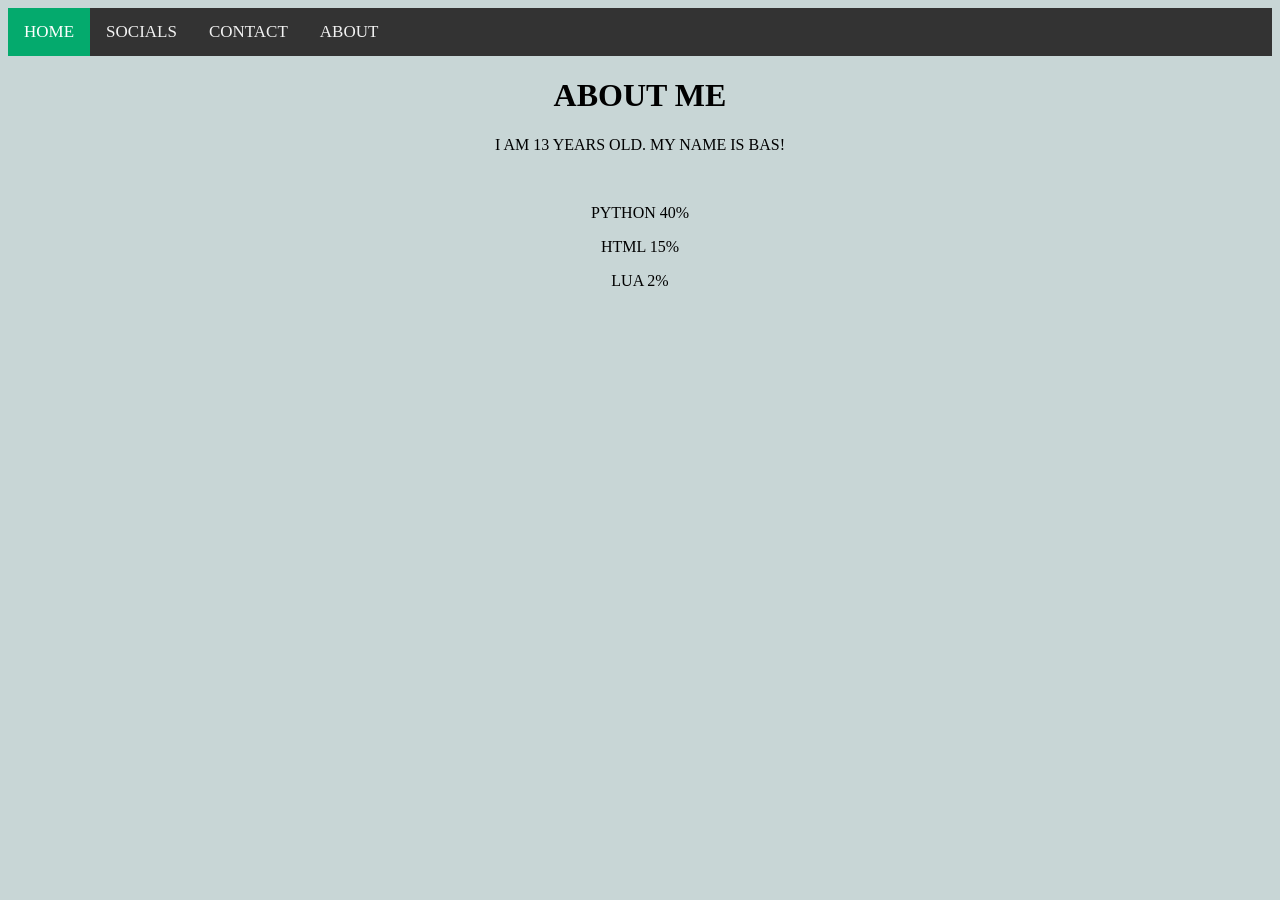
==== about.html @ 72d28ec6 "navbar & fixes" ====
<!DOCTYPE html>
<html>
    <head>
        <link rel="stylesheet" href="style.css"/>
        <link rel="icon" type="image/x-icon" href="favicon.png">
    </head> 
    <title>About Me</title>
    <body>
        <div class="topnav">
  <a class="active" href="index.html">Home</a>
  <a href="socials.html">Socials</a>
  <a href="projects.html">Contact</a>
  <a href="#about">About</a>
       </div>
       <h1>About Me</h1>
       <p>i am 13 years old. my name is bas!</p>
       <br>
       <p>Python 40%</p>
       <p>Html 15%</p>
       <p>lua 2%</p>
    </body>
</html>
---- style.css ----
img {
    width: 250px;
}

img:hover {
  /* Start the shake animation and make the animation last for 0.5 seconds */
  animation: shake 0.5s;

  /* When the animation is finished, start again */
  animation-iteration-count: infinite;
}

@keyframes shake {
  0% { transform: translate(1px, 1px) rotate(0deg); }
  10% { transform: translate(-1px, -2px) rotate(-1deg); }
  20% { transform: translate(-3px, 0px) rotate(1deg); }
  30% { transform: translate(3px, 2px) rotate(0deg); }
  40% { transform: translate(1px, -1px) rotate(1deg); }
  50% { transform: translate(-1px, 2px) rotate(-1deg); }
  60% { transform: translate(-3px, 1px) rotate(0deg); }
  70% { transform: translate(3px, 1px) rotate(-1deg); }
  80% { transform: translate(-1px, -1px) rotate(1deg); }
  90% { transform: translate(1px, 2px) rotate(0deg); }
  100% { transform: translate(1px, -2px) rotate(-1deg); }
}

body{
    text-transform: uppercase;
    text-align: center;
    background: #c8d6d6;
}

header{
    text-transform: uppercase;
    text-align: center;
}

/* Add a black background color to the top navigation */
.topnav {
  background-color: #333;
  overflow: hidden;
}

/* Style the links inside the navigation bar */
.topnav a {
  float: left;
  color: #f2f2f2;
  text-align: center;
  padding: 14px 16px;
  text-decoration: none;
  font-size: 17px;
}

/* Change the color of links on hover */
.topnav a:hover {
  background-color: #ddd;
  color: black;
}

/* Add a color to the active/current link */
.topnav a.active {
  background-color: #04AA6D;
  color: white;
}
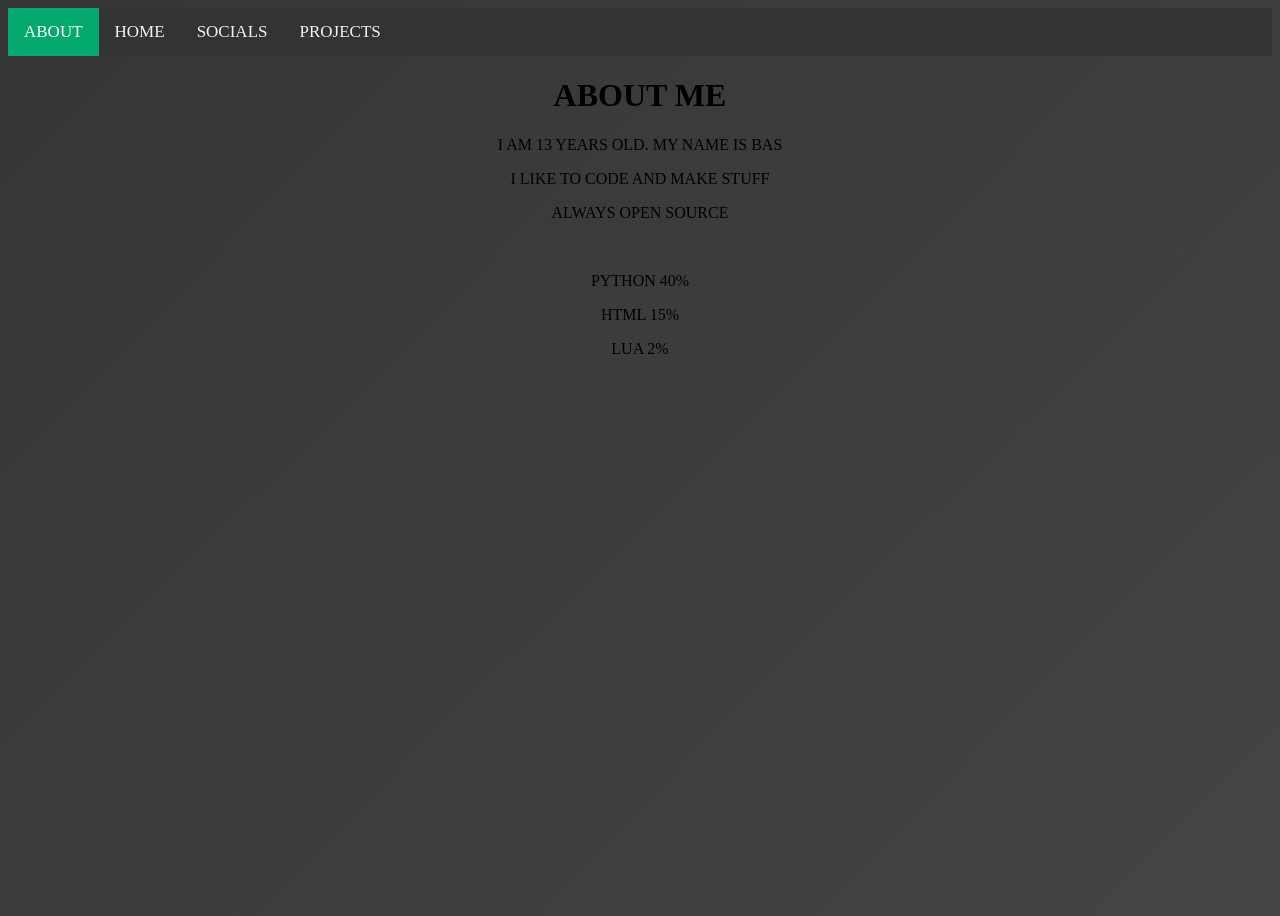
==== commit b5556ea8: "Fix Bug Navbar" ====
--- a/about.html
+++ b/about.html
@@ -7,13 +7,15 @@
     <title>About Me</title>
     <body>
         <div class="topnav">
-  <a class="active" href="index.html">Home</a>
+  <a class="active" href="about.html">About</a>
+  <a href="index.html">Home</a>
   <a href="socials.html">Socials</a>
-  <a href="projects.html">Contact</a>
-  <a href="#about">About</a>
+  <a href="projects.html">Projects</a>
        </div>
        <h1>About Me</h1>
-       <p>i am 13 years old. my name is bas!</p>
+       <p>i am 13 years old. my name is bas</p>
+       <p>i like to code and make stuff</p>
+       <p>Always Open Source</p>
        <br>
        <p>Python 40%</p>
        <p>Html 15%</p>
--- a/style.css
+++ b/style.css
@@ -29,6 +29,16 @@
     text-transform: uppercase;
     text-align: center;
     background: #c8d6d6;
+    min-height: 100vh;
+    background: linear-gradient(-45deg, #2b2b2b, #3a3a3a, #4a4a4a, #353535);
+    background-size: 400% 400%;
+    animation: softShift 18s ease infinite;
+}
+
+@keyframes softShift {
+  0% { background-position: 0% 50%; }
+  50% { background-position: 100% 50%; }
+  100% { background-position: 0% 50%; }
 }
 
 header{
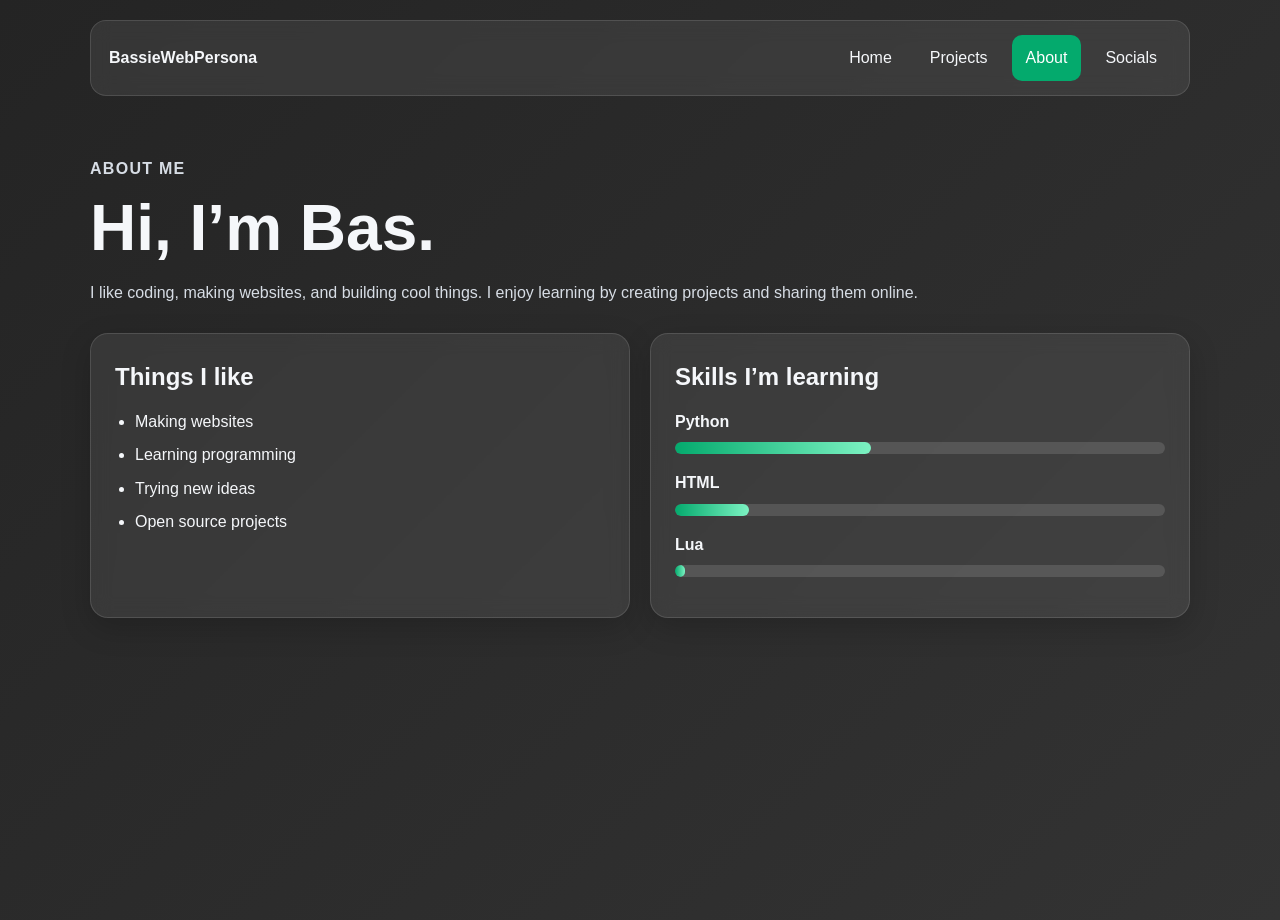
==== commit c2540790: "cleanup & clean ui" ====
--- a/about.html
+++ b/about.html
@@ -1,24 +1,60 @@
 <!DOCTYPE html>
-<html>
-    <head>
-        <link rel="stylesheet" href="style.css"/>
-        <link rel="icon" type="image/x-icon" href="favicon.png">
-    </head> 
-    <title>About Me</title>
-    <body>
-        <div class="topnav">
-  <a class="active" href="about.html">About</a>
-  <a href="index.html">Home</a>
-  <a href="socials.html">Socials</a>
-  <a href="projects.html">Projects</a>
-       </div>
-       <h1>About Me</h1>
-       <p>i am 13 years old. my name is bas</p>
-       <p>i like to code and make stuff</p>
-       <p>Always Open Source</p>
-       <br>
-       <p>Python 40%</p>
-       <p>Html 15%</p>
-       <p>lua 2%</p>
-    </body>
+<html lang="en">
+<head>
+  <meta charset="UTF-8" />
+  <meta name="viewport" content="width=device-width, initial-scale=1.0" />
+  <title>Bas Woertman | About</title>
+  <link rel="stylesheet" href="style.css" />
+  <link rel="icon" type="image/jpeg" href="favicon.jpg" />
+</head>
+<body>
+  <nav class="navbar">
+    <div class="nav-brand">BassieWebPersona</div>
+    <div class="nav-links">
+      <a href="index.html">Home</a>
+      <a href="projects.html">Projects</a>
+      <a class="active" href="about.html">About</a>
+      <a href="socials.html">Socials</a>
+    </div>
+  </nav>
+
+  <main class="container page">
+    <section class="page-header">
+      <p class="eyebrow">About me</p>
+      <h1>Hi, I’m Bas.</h1>
+      <p>
+        I like coding, making websites, and building cool things. I enjoy learning by
+        creating projects and sharing them online.
+      </p>
+    </section>
+
+    <section class="grid two-column">
+      <article class="card">
+        <h2>Things I like</h2>
+        <ul class="list">
+          <li>Making websites</li>
+          <li>Learning programming</li>
+          <li>Trying new ideas</li>
+          <li>Open source projects</li>
+        </ul>
+      </article>
+
+      <article class="card">
+        <h2>Skills I’m learning</h2>
+        <div class="skill">
+          <span>Python</span>
+          <div class="skill-bar"><div class="skill-fill" style="width: 40%;"></div></div>
+        </div>
+        <div class="skill">
+          <span>HTML</span>
+          <div class="skill-bar"><div class="skill-fill" style="width: 15%;"></div></div>
+        </div>
+        <div class="skill">
+          <span>Lua</span>
+          <div class="skill-bar"><div class="skill-fill" style="width: 2%;"></div></div>
+        </div>
+      </article>
+    </section>
+  </main>
+</body>
 </html>
--- a/style.css
+++ b/style.css
@@ -1,75 +1,243 @@
-
-img {
-    width: 250px;
-}
-
-img:hover {
-  /* Start the shake animation and make the animation last for 0.5 seconds */
-  animation: shake 0.5s;
-
-  /* When the animation is finished, start again */
-  animation-iteration-count: infinite;
-}
-
-@keyframes shake {
-  0% { transform: translate(1px, 1px) rotate(0deg); }
-  10% { transform: translate(-1px, -2px) rotate(-1deg); }
-  20% { transform: translate(-3px, 0px) rotate(1deg); }
-  30% { transform: translate(3px, 2px) rotate(0deg); }
-  40% { transform: translate(1px, -1px) rotate(1deg); }
-  50% { transform: translate(-1px, 2px) rotate(-1deg); }
-  60% { transform: translate(-3px, 1px) rotate(0deg); }
-  70% { transform: translate(3px, 1px) rotate(-1deg); }
-  80% { transform: translate(-1px, -1px) rotate(1deg); }
-  90% { transform: translate(1px, 2px) rotate(0deg); }
-  100% { transform: translate(1px, -2px) rotate(-1deg); }
-}
-
-body{
-    text-transform: uppercase;
-    text-align: center;
-    background: #c8d6d6;
-    min-height: 100vh;
-    background: linear-gradient(-45deg, #2b2b2b, #3a3a3a, #4a4a4a, #353535);
-    background-size: 400% 400%;
-    animation: softShift 18s ease infinite;
+* {
+  box-sizing: border-box;
+  margin: 0;
+  padding: 0;
+}
+
+body {
+  font-family: Arial, sans-serif;
+  color: #f5f7fa;
+  background: linear-gradient(-45deg, #1f1f1f, #2d2d2d, #383838, #242424);
+  background-size: 400% 400%;
+  animation: softShift 18s ease infinite;
+  min-height: 100vh;
+  line-height: 1.6;
 }
 
 @keyframes softShift {
-  0% { background-position: 0% 50%; }
-  50% { background-position: 100% 50%; }
-  100% { background-position: 0% 50%; }
-}
-
-header{
-    text-transform: uppercase;
-    text-align: center;
-}
-
-/* Add a black background color to the top navigation */
-.topnav {
-  background-color: #333;
+  0% {
+    background-position: 0% 50%;
+  }
+  50% {
+    background-position: 100% 50%;
+  }
+  100% {
+    background-position: 0% 50%;
+  }
+}
+
+a {
+  color: inherit;
+  text-decoration: none;
+}
+
+.navbar {
+  width: min(1100px, calc(100% - 32px));
+  margin: 20px auto 0;
+  padding: 14px 18px;
+  display: flex;
+  justify-content: space-between;
+  align-items: center;
+  gap: 16px;
+  background: rgba(255, 255, 255, 0.08);
+  border: 1px solid rgba(255, 255, 255, 0.12);
+  border-radius: 16px;
+  backdrop-filter: blur(10px);
+}
+
+.nav-brand {
+  font-weight: bold;
+  font-size: 1rem;
+}
+
+.nav-links {
+  display: flex;
+  gap: 10px;
+  flex-wrap: wrap;
+}
+
+.nav-links a {
+  padding: 10px 14px;
+  border-radius: 10px;
+  transition: 0.25s ease;
+}
+
+.nav-links a:hover,
+.nav-links a.active {
+  background: #04aa6d;
+  color: white;
+}
+
+.container {
+  width: min(1100px, calc(100% - 32px));
+  margin: 0 auto;
+  padding: 40px 0 60px;
+}
+
+.hero {
+  display: grid;
+  grid-template-columns: 1.4fr 1fr;
+  gap: 24px;
+  align-items: center;
+  min-height: calc(100vh - 160px);
+}
+
+.hero-text h1,
+.page-header h1 {
+  font-size: clamp(2rem, 5vw, 4rem);
+  line-height: 1.1;
+  margin-bottom: 16px;
+}
+
+.eyebrow {
+  color: #7cf2c2;
+  font-weight: bold;
+  text-transform: uppercase;
+  letter-spacing: 0.08em;
+  margin-bottom: 12px;
+}
+
+.hero-description,
+.page-header p,
+.card p {
+  color: #d7dde5;
+}
+
+.hero-actions {
+  display: flex;
+  gap: 12px;
+  flex-wrap: wrap;
+  margin-top: 24px;
+}
+
+.button {
+  display: inline-block;
+  padding: 12px 18px;
+  border-radius: 10px;
+  font-weight: bold;
+  transition: 0.25s ease;
+}
+
+.button.primary {
+  background: #04aa6d;
+  color: white;
+}
+
+.button.primary:hover {
+  background: #03945f;
+}
+
+.button.secondary {
+  border: 1px solid rgba(255, 255, 255, 0.2);
+  background: rgba(255, 255, 255, 0.06);
+}
+
+.button.secondary:hover {
+  background: rgba(255, 255, 255, 0.12);
+}
+
+.card {
+  background: rgba(255, 255, 255, 0.08);
+  border: 1px solid rgba(255, 255, 255, 0.12);
+  border-radius: 18px;
+  padding: 24px;
+  backdrop-filter: blur(10px);
+  box-shadow: 0 10px 30px rgba(0, 0, 0, 0.18);
+}
+
+.hero-card {
+  display: flex;
+  justify-content: center;
+  align-items: center;
+  min-height: 320px;
+}
+
+.profile-image {
+  width: min(100%, 320px);
+  border-radius: 18px;
+  transition: transform 0.3s ease;
+}
+
+.profile-image:hover {
+  transform: scale(1.03);
+}
+
+.page {
+  padding-top: 60px;
+}
+
+.page-header {
+  margin-bottom: 28px;
+}
+
+.grid {
+  display: grid;
+  gap: 20px;
+}
+
+.two-column,
+.projects-grid {
+  grid-template-columns: repeat(2, minmax(0, 1fr));
+}
+
+.card h2 {
+  margin-bottom: 12px;
+}
+
+.list {
+  padding-left: 20px;
+}
+
+.list li {
+  margin-bottom: 8px;
+}
+
+.skill {
+  margin-bottom: 16px;
+}
+
+.skill span {
+  display: block;
+  margin-bottom: 8px;
+  font-weight: bold;
+}
+
+.skill-bar {
+  width: 100%;
+  height: 12px;
+  background: rgba(255, 255, 255, 0.12);
+  border-radius: 999px;
   overflow: hidden;
 }
 
-/* Style the links inside the navigation bar */
-.topnav a {
-  float: left;
-  color: #f2f2f2;
-  text-align: center;
-  padding: 14px 16px;
-  text-decoration: none;
-  font-size: 17px;
-}
-
-/* Change the color of links on hover */
-.topnav a:hover {
-  background-color: #ddd;
-  color: black;
-}
-
-/* Add a color to the active/current link */
-.topnav a.active {
-  background-color: #04AA6D;
-  color: white;
+.skill-fill {
+  height: 100%;
+  background: linear-gradient(90deg, #04aa6d, #7cf2c2);
+  border-radius: 999px;
+}
+
+.text-link {
+  color: #7cf2c2;
+}
+
+.text-link:hover {
+  text-decoration: underline;
+}
+
+@media (max-width: 800px) {
+  .navbar {
+    flex-direction: column;
+    align-items: flex-start;
+  }
+
+  .hero,
+  .two-column,
+  .projects-grid {
+    grid-template-columns: 1fr;
+  }
+
+  .hero {
+    min-height: auto;
+    padding-top: 20px;
+  }
 }
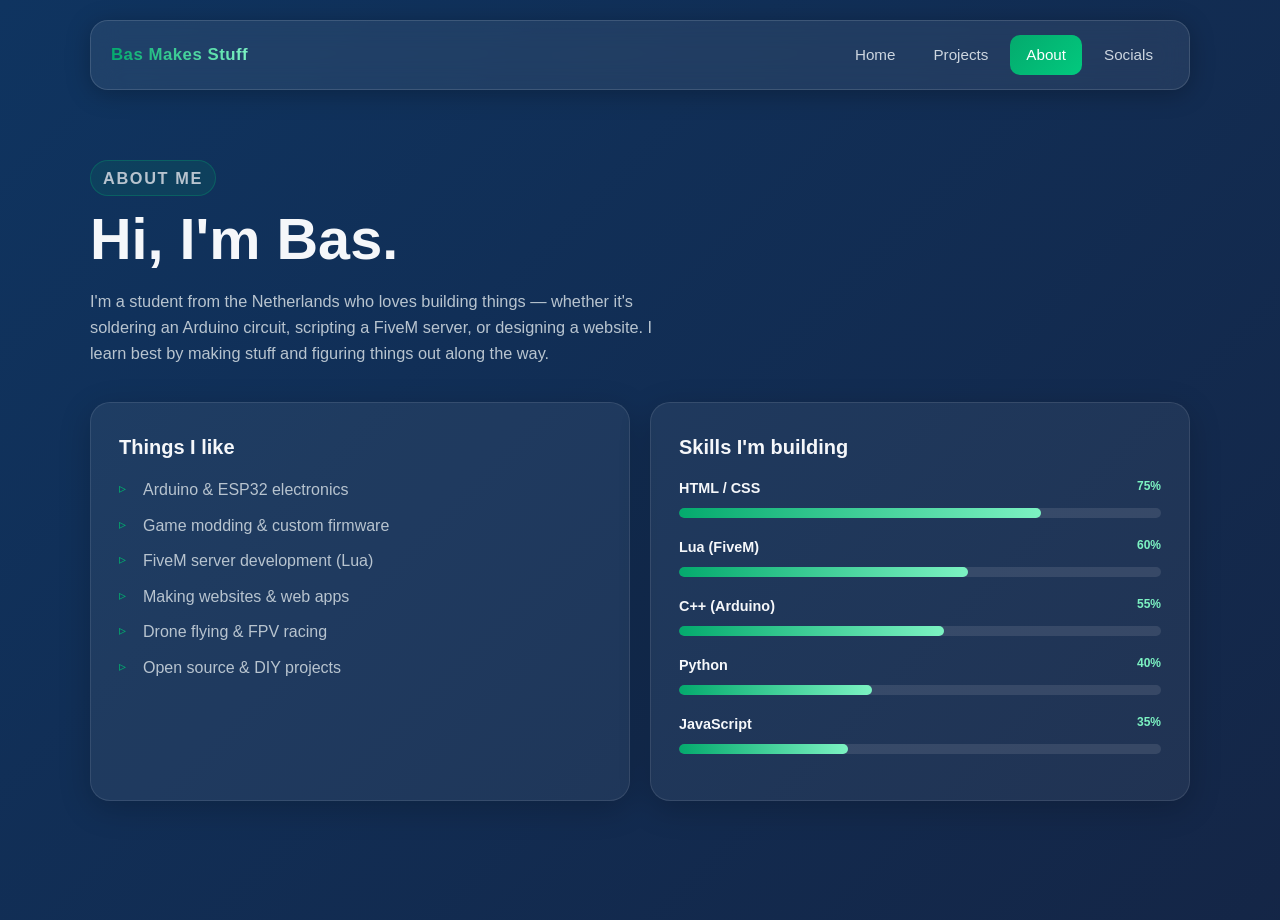
==== commit b5b8b699: "✨ Redesign: mooiere styling, typo fixes, betere content & animaties" ====
--- a/about.html
+++ b/about.html
@@ -3,13 +3,14 @@
 <head>
   <meta charset="UTF-8" />
   <meta name="viewport" content="width=device-width, initial-scale=1.0" />
+  <meta name="description" content="About Bas Woertman — student, maker, and coder from the Netherlands." />
   <title>Bas Woertman | About</title>
   <link rel="stylesheet" href="style.css" />
-  <link rel="icon" type="image/jpeg" href="favicon.jpg" />
+  <link rel="icon" type="image/png" href="favicon.png" />
 </head>
 <body>
   <nav class="navbar">
-    <div class="nav-brand">BassieWebPersona</div>
+    <div class="nav-brand">Bas Makes Stuff</div>
     <div class="nav-links">
       <a href="index.html">Home</a>
       <a href="projects.html">Projects</a>
@@ -19,42 +20,53 @@
   </nav>
 
   <main class="container page">
-    <section class="page-header">
+    <section class="page-header fade-up">
       <p class="eyebrow">About me</p>
-      <h1>Hi, I’m Bas.</h1>
+      <h1>Hi, I'm Bas.</h1>
       <p>
-        I like coding, making websites, and building cool things. I enjoy learning by
-        creating projects and sharing them online.
+        I'm a student from the Netherlands who loves building things — whether it's
+        soldering an Arduino circuit, scripting a FiveM server, or designing a website.
+        I learn best by making stuff and figuring things out along the way.
       </p>
     </section>
 
-    <section class="grid two-column">
+    <section class="grid two-column fade-up-delay">
       <article class="card">
         <h2>Things I like</h2>
         <ul class="list">
-          <li>Making websites</li>
-          <li>Learning programming</li>
-          <li>Trying new ideas</li>
-          <li>Open source projects</li>
+          <li>Arduino & ESP32 electronics</li>
+          <li>Game modding & custom firmware</li>
+          <li>FiveM server development (Lua)</li>
+          <li>Making websites & web apps</li>
+          <li>Drone flying & FPV racing</li>
+          <li>Open source & DIY projects</li>
         </ul>
       </article>
 
       <article class="card">
-        <h2>Skills I’m learning</h2>
+        <h2>Skills I'm building</h2>
         <div class="skill">
-          <span>Python</span>
+          <span>HTML / CSS <small style="color:#7cf2c2">75%</small></span>
+          <div class="skill-bar"><div class="skill-fill" style="width: 75%;"></div></div>
+        </div>
+        <div class="skill">
+          <span>Lua (FiveM) <small style="color:#7cf2c2">60%</small></span>
+          <div class="skill-bar"><div class="skill-fill" style="width: 60%;"></div></div>
+        </div>
+        <div class="skill">
+          <span>C++ (Arduino) <small style="color:#7cf2c2">55%</small></span>
+          <div class="skill-bar"><div class="skill-fill" style="width: 55%;"></div></div>
+        </div>
+        <div class="skill">
+          <span>Python <small style="color:#7cf2c2">40%</small></span>
           <div class="skill-bar"><div class="skill-fill" style="width: 40%;"></div></div>
         </div>
         <div class="skill">
-          <span>HTML</span>
-          <div class="skill-bar"><div class="skill-fill" style="width: 15%;"></div></div>
-        </div>
-        <div class="skill">
-          <span>Lua</span>
-          <div class="skill-bar"><div class="skill-fill" style="width: 2%;"></div></div>
+          <span>JavaScript <small style="color:#7cf2c2">35%</small></span>
+          <div class="skill-bar"><div class="skill-fill" style="width: 35%;"></div></div>
         </div>
       </article>
     </section>
   </main>
 </body>
-</html>+</html>
--- a/style.css
+++ b/style.css
@@ -5,9 +5,9 @@
 }
 
 body {
-  font-family: Arial, sans-serif;
+  font-family: 'Segoe UI', Arial, sans-serif;
   color: #f5f7fa;
-  background: linear-gradient(-45deg, #1f1f1f, #2d2d2d, #383838, #242424);
+  background: linear-gradient(-45deg, #0d0d0d, #1a1a2e, #16213e, #0f3460);
   background-size: 400% 400%;
   animation: softShift 18s ease infinite;
   min-height: 100vh;
@@ -15,15 +15,24 @@
 }
 
 @keyframes softShift {
-  0% {
-    background-position: 0% 50%;
-  }
-  50% {
-    background-position: 100% 50%;
-  }
-  100% {
-    background-position: 0% 50%;
-  }
+  0%   { background-position: 0% 50%; }
+  50%  { background-position: 100% 50%; }
+  100% { background-position: 0% 50%; }
+}
+
+@keyframes fadeUp {
+  from { opacity: 0; transform: translateY(24px); }
+  to   { opacity: 1; transform: translateY(0); }
+}
+
+.fade-up {
+  animation: fadeUp 0.7s ease both;
+}
+.fade-up-delay {
+  animation: fadeUp 0.7s 0.15s ease both;
+}
+.fade-up-delay2 {
+  animation: fadeUp 0.7s 0.3s ease both;
 }
 
 a {
@@ -31,118 +40,154 @@
   text-decoration: none;
 }
 
+/* ── Navbar ── */
 .navbar {
   width: min(1100px, calc(100% - 32px));
   margin: 20px auto 0;
-  padding: 14px 18px;
+  padding: 14px 20px;
   display: flex;
   justify-content: space-between;
   align-items: center;
   gap: 16px;
-  background: rgba(255, 255, 255, 0.08);
-  border: 1px solid rgba(255, 255, 255, 0.12);
-  border-radius: 16px;
-  backdrop-filter: blur(10px);
+  background: rgba(255, 255, 255, 0.07);
+  border: 1px solid rgba(255, 255, 255, 0.13);
+  border-radius: 18px;
+  backdrop-filter: blur(14px);
+  -webkit-backdrop-filter: blur(14px);
+  box-shadow: 0 4px 24px rgba(0,0,0,0.25);
 }
 
 .nav-brand {
-  font-weight: bold;
-  font-size: 1rem;
+  font-weight: 800;
+  font-size: 1.05rem;
+  letter-spacing: 0.03em;
+  background: linear-gradient(90deg, #04aa6d, #7cf2c2);
+  -webkit-background-clip: text;
+  -webkit-text-fill-color: transparent;
+  background-clip: text;
 }
 
 .nav-links {
   display: flex;
-  gap: 10px;
+  gap: 6px;
   flex-wrap: wrap;
 }
 
 .nav-links a {
-  padding: 10px 14px;
+  padding: 8px 16px;
   border-radius: 10px;
-  transition: 0.25s ease;
+  font-size: 0.95rem;
+  font-weight: 500;
+  transition: background 0.2s ease, color 0.2s ease;
+  color: #cdd6e0;
 }
 
 .nav-links a:hover,
 .nav-links a.active {
-  background: #04aa6d;
-  color: white;
-}
-
+  background: linear-gradient(135deg, #04aa6d, #02c97e);
+  color: #fff;
+}
+
+/* ── Layout ── */
 .container {
   width: min(1100px, calc(100% - 32px));
   margin: 0 auto;
-  padding: 40px 0 60px;
-}
-
+  padding: 40px 0 80px;
+}
+
+/* ── Hero ── */
 .hero {
   display: grid;
   grid-template-columns: 1.4fr 1fr;
-  gap: 24px;
+  gap: 32px;
   align-items: center;
   min-height: calc(100vh - 160px);
 }
 
 .hero-text h1,
 .page-header h1 {
-  font-size: clamp(2rem, 5vw, 4rem);
+  font-size: clamp(2rem, 5vw, 3.6rem);
   line-height: 1.1;
   margin-bottom: 16px;
+  font-weight: 800;
 }
 
 .eyebrow {
+  display: inline-block;
   color: #7cf2c2;
-  font-weight: bold;
+  font-weight: 700;
   text-transform: uppercase;
-  letter-spacing: 0.08em;
+  letter-spacing: 0.1em;
+  font-size: 0.8rem;
   margin-bottom: 12px;
+  background: rgba(4,170,109,0.12);
+  padding: 4px 12px;
+  border-radius: 999px;
+  border: 1px solid rgba(4,170,109,0.3);
 }
 
 .hero-description,
 .page-header p,
 .card p {
-  color: #d7dde5;
+  color: #b8c4cf;
+  font-size: 1.02rem;
 }
 
 .hero-actions {
   display: flex;
   gap: 12px;
   flex-wrap: wrap;
-  margin-top: 24px;
-}
-
+  margin-top: 28px;
+}
+
+/* ── Buttons ── */
 .button {
   display: inline-block;
-  padding: 12px 18px;
-  border-radius: 10px;
-  font-weight: bold;
-  transition: 0.25s ease;
+  padding: 12px 22px;
+  border-radius: 12px;
+  font-weight: 700;
+  font-size: 0.95rem;
+  transition: all 0.2s ease;
+  cursor: pointer;
 }
 
 .button.primary {
-  background: #04aa6d;
-  color: white;
+  background: linear-gradient(135deg, #04aa6d, #02c97e);
+  color: #fff;
+  box-shadow: 0 4px 15px rgba(4,170,109,0.35);
 }
 
 .button.primary:hover {
-  background: #03945f;
+  transform: translateY(-2px);
+  box-shadow: 0 6px 20px rgba(4,170,109,0.5);
 }
 
 .button.secondary {
-  border: 1px solid rgba(255, 255, 255, 0.2);
+  border: 1px solid rgba(255,255,255,0.2);
+  background: rgba(255,255,255,0.06);
+  color: #f5f7fa;
+}
+
+.button.secondary:hover {
+  background: rgba(255,255,255,0.12);
+  transform: translateY(-2px);
+}
+
+/* ── Cards ── */
+.card {
   background: rgba(255, 255, 255, 0.06);
-}
-
-.button.secondary:hover {
-  background: rgba(255, 255, 255, 0.12);
-}
-
-.card {
-  background: rgba(255, 255, 255, 0.08);
-  border: 1px solid rgba(255, 255, 255, 0.12);
-  border-radius: 18px;
-  padding: 24px;
-  backdrop-filter: blur(10px);
-  box-shadow: 0 10px 30px rgba(0, 0, 0, 0.18);
+  border: 1px solid rgba(255, 255, 255, 0.1);
+  border-radius: 20px;
+  padding: 28px;
+  backdrop-filter: blur(12px);
+  -webkit-backdrop-filter: blur(12px);
+  box-shadow: 0 8px 32px rgba(0,0,0,0.2);
+  transition: transform 0.25s ease, box-shadow 0.25s ease;
+}
+
+.card:hover {
+  transform: translateY(-4px);
+  box-shadow: 0 16px 40px rgba(0,0,0,0.3);
 }
 
 .hero-card {
@@ -150,26 +195,35 @@
   justify-content: center;
   align-items: center;
   min-height: 320px;
+  background: linear-gradient(135deg, rgba(4,170,109,0.1), rgba(124,242,194,0.05));
 }
 
 .profile-image {
-  width: min(100%, 320px);
+  width: min(100%, 300px);
   border-radius: 18px;
   transition: transform 0.3s ease;
+  box-shadow: 0 8px 32px rgba(0,0,0,0.4);
 }
 
 .profile-image:hover {
-  transform: scale(1.03);
-}
-
+  transform: scale(1.04);
+}
+
+/* ── Page sections ── */
 .page {
   padding-top: 60px;
 }
 
 .page-header {
-  margin-bottom: 28px;
-}
-
+  margin-bottom: 36px;
+}
+
+.page-header p {
+  margin-top: 10px;
+  max-width: 600px;
+}
+
+/* ── Grids ── */
 .grid {
   display: grid;
   gap: 20px;
@@ -181,31 +235,49 @@
 }
 
 .card h2 {
-  margin-bottom: 12px;
-}
-
+  margin-bottom: 14px;
+  font-size: 1.25rem;
+  font-weight: 700;
+}
+
+/* ── List ── */
 .list {
-  padding-left: 20px;
+  padding-left: 0;
+  list-style: none;
 }
 
 .list li {
+  margin-bottom: 10px;
+  padding-left: 24px;
+  position: relative;
+  color: #b8c4cf;
+}
+
+.list li::before {
+  content: '▹';
+  position: absolute;
+  left: 0;
+  color: #04aa6d;
+  font-size: 0.9rem;
+}
+
+/* ── Skills ── */
+.skill {
+  margin-bottom: 18px;
+}
+
+.skill span {
+  display: flex;
+  justify-content: space-between;
   margin-bottom: 8px;
-}
-
-.skill {
-  margin-bottom: 16px;
-}
-
-.skill span {
-  display: block;
-  margin-bottom: 8px;
-  font-weight: bold;
+  font-weight: 600;
+  font-size: 0.9rem;
 }
 
 .skill-bar {
   width: 100%;
-  height: 12px;
-  background: rgba(255, 255, 255, 0.12);
+  height: 10px;
+  background: rgba(255,255,255,0.1);
   border-radius: 999px;
   overflow: hidden;
 }
@@ -214,16 +286,48 @@
   height: 100%;
   background: linear-gradient(90deg, #04aa6d, #7cf2c2);
   border-radius: 999px;
+  transition: width 1s ease;
+}
+
+/* ── Socials ── */
+.social-icon {
+  font-size: 2rem;
+  margin-bottom: 12px;
+  display: block;
+}
+
+.tag {
+  display: inline-block;
+  background: rgba(4,170,109,0.15);
+  border: 1px solid rgba(4,170,109,0.3);
+  color: #7cf2c2;
+  padding: 3px 10px;
+  border-radius: 999px;
+  font-size: 0.78rem;
+  font-weight: 600;
+  margin-right: 6px;
+  margin-top: 8px;
 }
 
 .text-link {
   color: #7cf2c2;
+  font-weight: 600;
 }
 
 .text-link:hover {
   text-decoration: underline;
 }
 
+/* ── Project card ── */
+.project-card h2 {
+  color: #f5f7fa;
+}
+
+.project-card .button {
+  margin-top: 16px;
+}
+
+/* ── Responsive ── */
 @media (max-width: 800px) {
   .navbar {
     flex-direction: column;
@@ -240,4 +344,8 @@
     min-height: auto;
     padding-top: 20px;
   }
-}+
+  .hero-card {
+    order: -1;
+  }
+}
